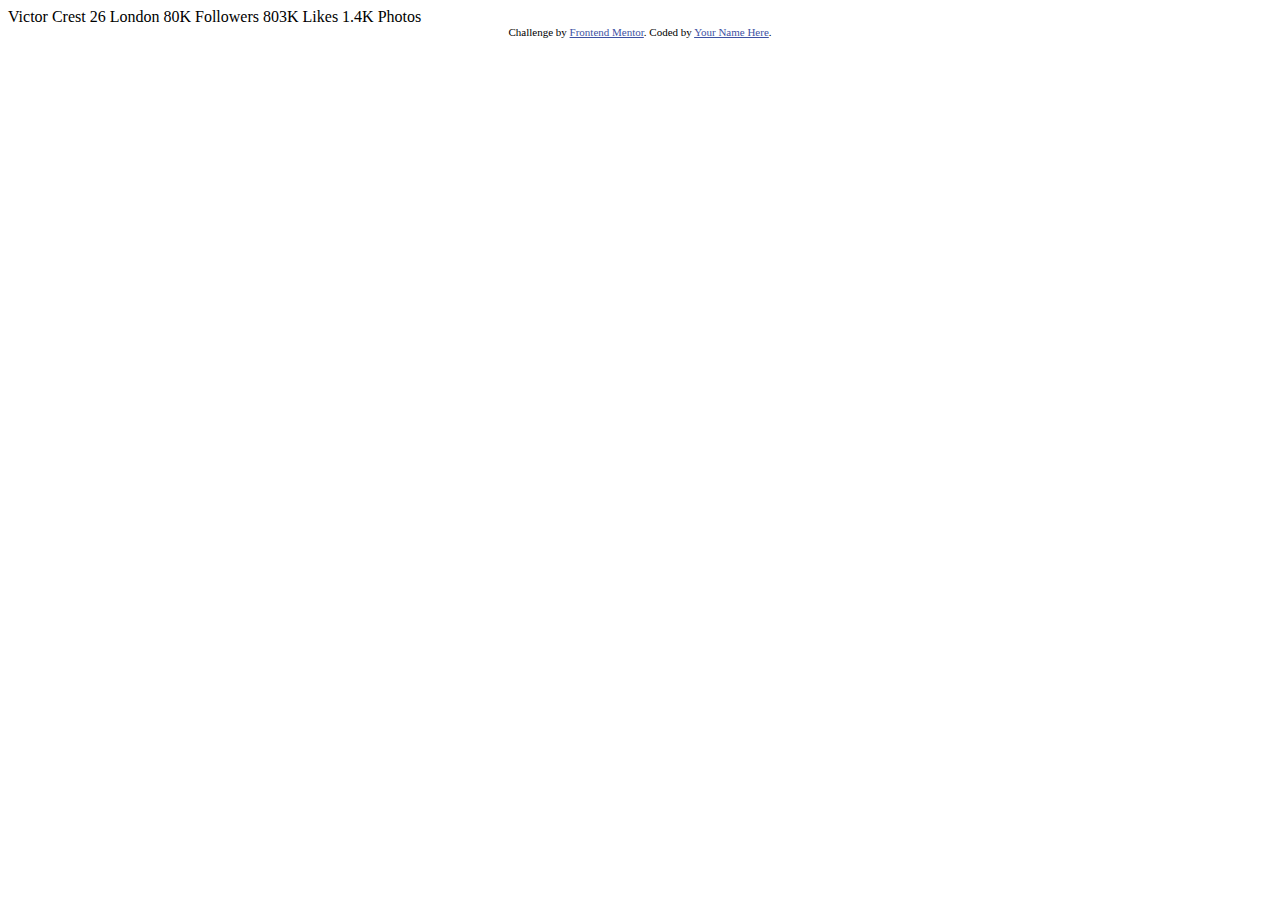
==== profile-card-component-main/index.html @ afb23a3a "init: 🎉 Initial profile card" ====
<!DOCTYPE html>
<html lang="en">
<head>
  <meta charset="UTF-8">
  <meta name="viewport" content="width=device-width, initial-scale=1.0"> <!-- displays site properly based on user's device -->

  <link rel="icon" type="image/png" sizes="32x32" href="./images/favicon-32x32.png">
  
  <title>Frontend Mentor | Profile card component</title>

  <!-- Feel free to remove these styles or customise in your own stylesheet 👍 -->
  <style>
    .attribution { font-size: 11px; text-align: center; }
    .attribution a { color: hsl(228, 45%, 44%); }
  </style>
</head>
<body>
  Victor Crest
  26
  London

  80K
  Followers

  803K
  Likes

  1.4K
  Photos
  <div class="attribution">
    Challenge by <a href="https://www.frontendmentor.io?ref=challenge" target="_blank">Frontend Mentor</a>. 
    Coded by <a href="#">Your Name Here</a>.
  </div>
</body>
</html>
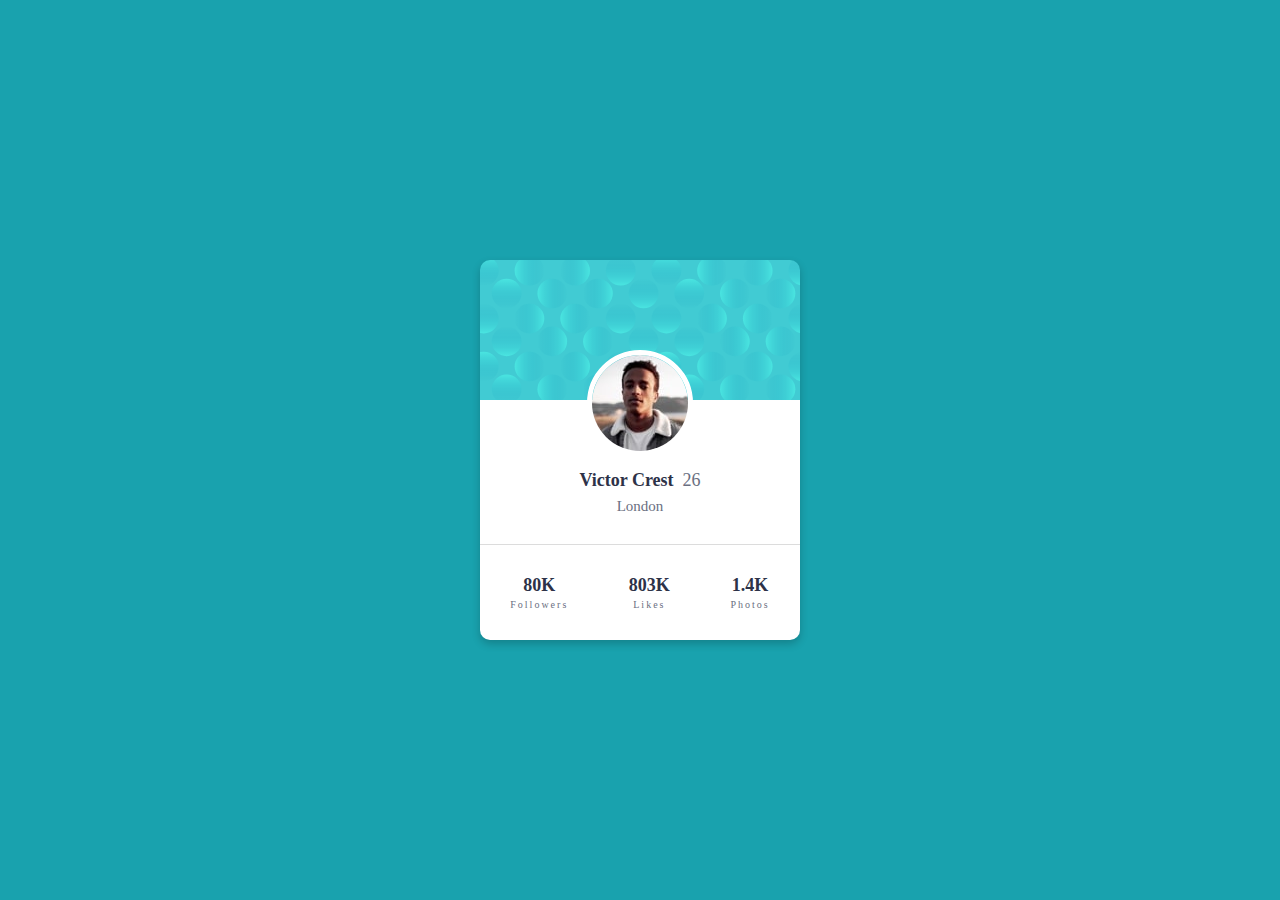
==== commit f8e4fd05: "Style: add styling for card" ====
--- a/profile-card-component-main/index.html
+++ b/profile-card-component-main/index.html
@@ -1,35 +1,41 @@
 <!DOCTYPE html>
 <html lang="en">
+
 <head>
-  <meta charset="UTF-8">
-  <meta name="viewport" content="width=device-width, initial-scale=1.0"> <!-- displays site properly based on user's device -->
+	<meta charset="UTF-8">
+	<meta name="viewport" content="width=device-width, initial-scale=1.0">
+	<!-- displays site properly based on user's device -->
+	<link rel="icon" type="image/png" sizes="32x32" href="./images/favicon-32x32.png">
+	<title>Frontend Mentor | Profile card component</title>
+	<link rel="stylesheet" href="./reset.css" type="text/css">
+	<link rel="stylesheet" href="./styles.css" type="text/css">
+	<link href="https://fonts.googleapis.com/css2?family=Kumbh+Sans:wght@400;700&display=swap" rel="stylesheet">
 
-  <link rel="icon" type="image/png" sizes="32x32" href="./images/favicon-32x32.png">
-  
-  <title>Frontend Mentor | Profile card component</title>
+</head>
 
-  <!-- Feel free to remove these styles or customise in your own stylesheet 👍 -->
-  <style>
-    .attribution { font-size: 11px; text-align: center; }
-    .attribution a { color: hsl(228, 45%, 44%); }
-  </style>
-</head>
 <body>
-  Victor Crest
-  26
-  London
+	<main class="profile-preview-card">
+		<img class="profile-preview-picture" src="images/image-victor.jpg" alt="Profile image">
+		<h1>Victor Crest  &nbsp;<span class="age">26</span></h1>
+		<p class="location">London</p>
 
-  80K
-  Followers
+		<div class="profile-stats">
+			<ul class="component-followers">
+				<li class="stats-followers">80K</li>
+				<li class="followers">Followers</li>
+			</ul>
+			<ul class="component-likes">
+                <li class="stats-likes">803K</li>
+                <li class="likes">Likes</li>
+            </ul>
+            <ul class="component-photos">
+                <li class="stats-photos">1.4K</li>
+                <li class="photos">Photos</li>
+            </ul>
+		</div>
+	</main>
 
-  803K
-  Likes
 
-  1.4K
-  Photos
-  <div class="attribution">
-    Challenge by <a href="https://www.frontendmentor.io?ref=challenge" target="_blank">Frontend Mentor</a>. 
-    Coded by <a href="#">Your Name Here</a>.
-  </div>
 </body>
-</html>
+
+</html>--- a/profile-card-component-main/styles.css
+++ b/profile-card-component-main/styles.css
@@ -0,0 +1,107 @@
+:root {
+    --Dark-cyan: hsl(185, 75%, 39%);
+    --Very-dark-desaturated-blue: hsl(229, 23%, 23%);
+    --Dark-grayish-blue: hsl(227, 10%, 46%);
+    --Dark-gray: hsl(0, 0%, 59%);
+    font-size: 62.5%;
+}
+
+html {
+    box-sizing: border-box;
+}
+
+body {
+    display: flex;
+    justify-content: center;
+    align-items: center;
+    min-height: 100vh;
+    background-image: url(./image/bg-pattern-top.svg), url(./image/bg-pattern-bottom.svg);
+    background-position: bottom 45vh right 50vw, top 45vh left 50vw;
+    background-repeat: no-repeat;
+    background-color: hsl(185, 75%, 39%);
+}
+
+.profile-preview-card {
+    display: flex;
+    flex-direction: column;
+    justify-content: center;
+    align-items: center;
+    text-align: center;
+    background-image: url(./images/bg-pattern-card.svg);
+    background-repeat: no-repeat;
+    background-color: white;
+    width: 32rem;
+    height: 38rem;
+    border-radius: 10px;
+    overflow: hidden;
+    box-shadow: 0 4px 8px 0 rgba(0,0,0,0.2);
+}
+
+.profile-preview-picture {
+    border-radius: 50%;
+    border: 0.5rem solid white;
+    position: relative;
+    top: 0.5rem;
+}
+
+.profile-stats {
+    display: flex;
+    flex-direction: row;
+    justify-content: space-around;
+    align-items: center;
+    border-top: 1px solid 	rgb(220,220,220);
+    width: 32rem;
+    line-height: 2rem;
+    position: relative;
+    top: 6rem;
+    padding-top: 3rem;
+}
+
+h1 {
+    position: relative;
+    top: 2rem;
+    font-size: 1.8rem;
+    color: hsl(229, 23%, 23%);
+    font-weight: 700;
+}
+
+.age {
+    color: hsl(227, 10%, 46%);
+    font-weight: 400;
+}
+
+.location {
+    position: relative;
+    top: 3rem;
+    font-size: 1.5rem;
+}
+
+.profile-stats {
+    display: flex;
+    flex-direction: row;
+    justify-content: space-around;
+    align-items: center;
+    border-top: 1px solid 	rgb(220,220,220);
+    width: 32rem;
+    line-height: 2rem;
+    position: relative;
+    top: 6rem;
+    padding-top: 3rem;
+}
+
+.stats-followers, .stats-likes, .stats-photos {
+    color: hsl(229, 23%, 23%);
+    font-weight: 700;
+    font-size: 1.8rem;
+}
+
+.followers, .likes, .photos {
+    color: hsl(227, 10%, 46%);
+    font-size: 1rem;
+    letter-spacing: 0.2rem;
+}
+
+p {
+    color: hsl(227, 10%, 46%);
+    font-size: 1.5rem;
+}
